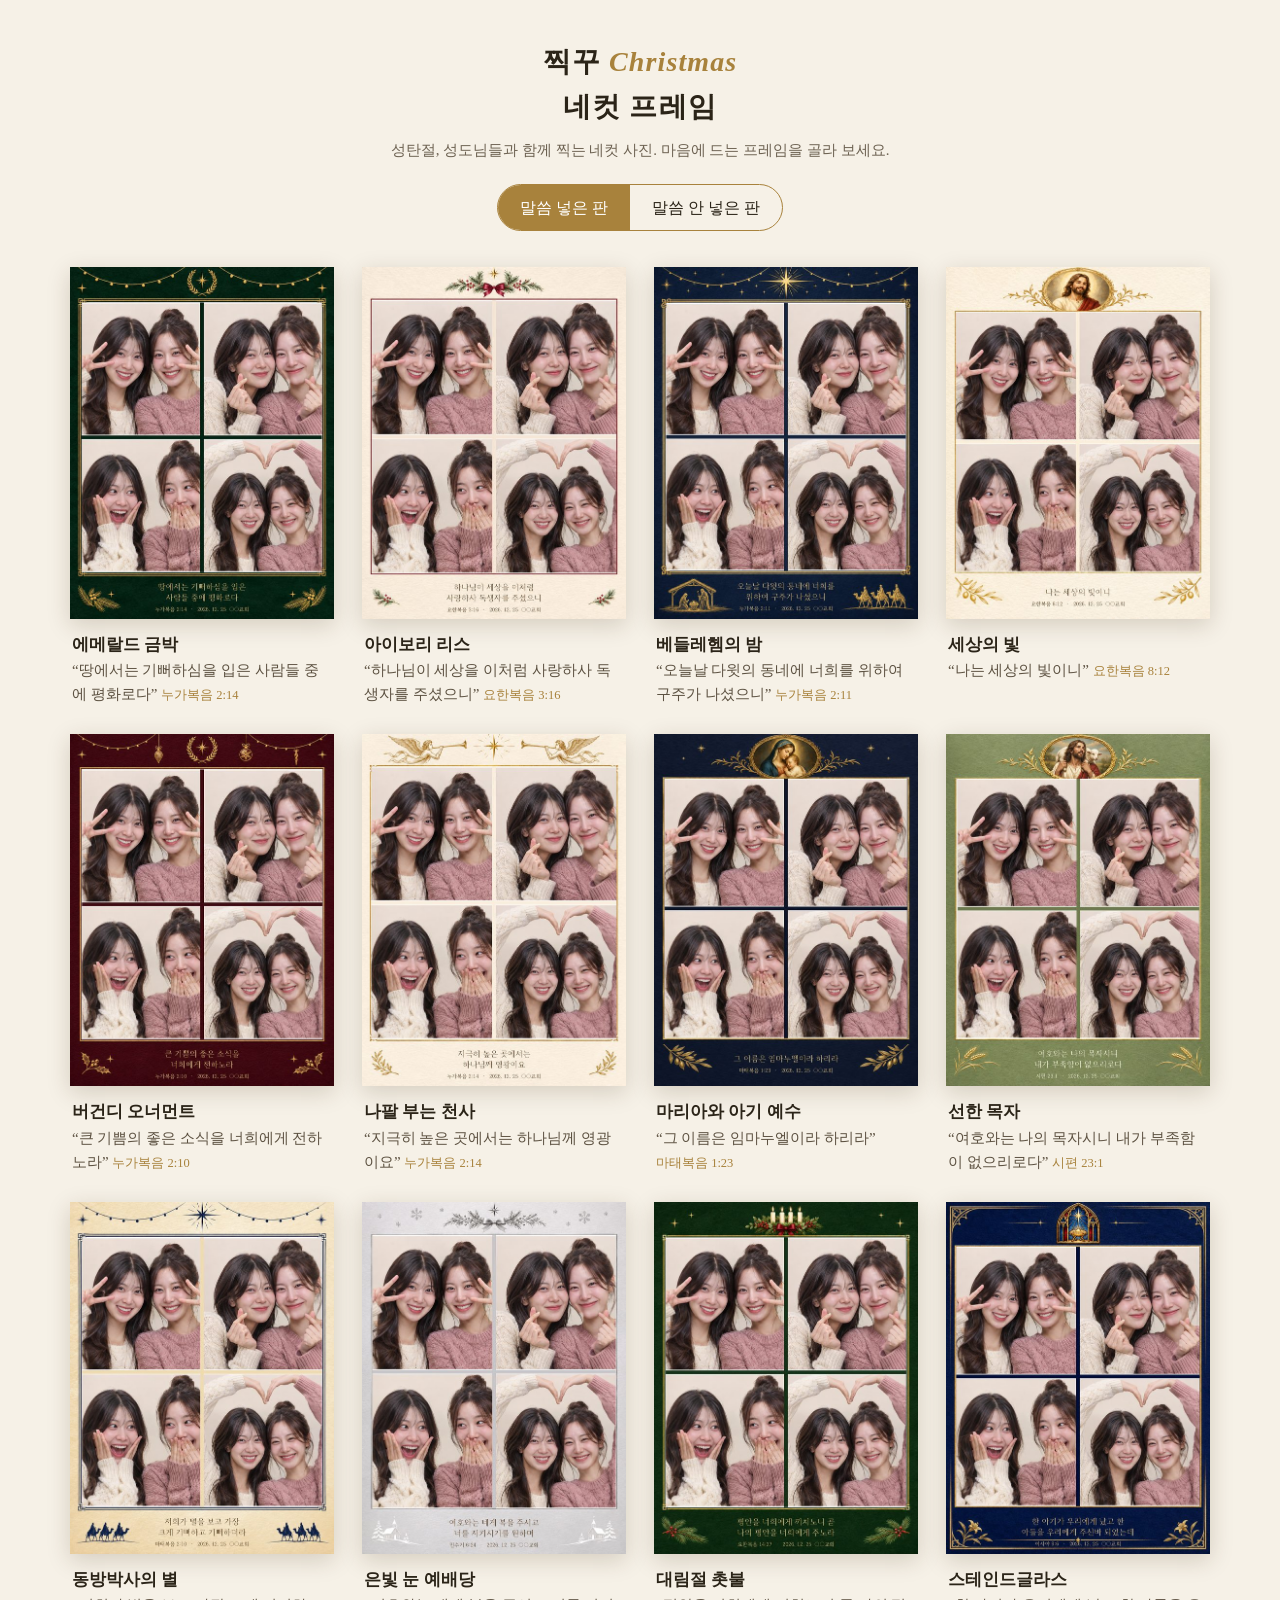
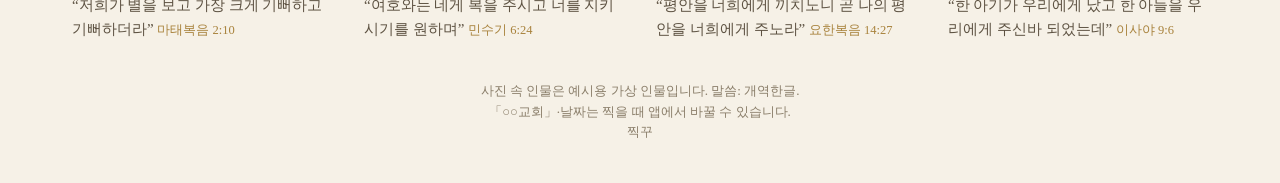
==== index.html @ 4a9cfb07 "찍꾸 성탄 네컷 프레임 12종 공유 페이지" ====
<!doctype html><html lang="ko"><head><meta charset="utf-8"><meta name="viewport" content="width=device-width,initial-scale=1">
<title>찍꾸 · 성탄 네컷 프레임 12종</title>
<meta name="description" content="교회 성탄절에 함께 찍는 네컷 사진 프레임 12종. 말씀을 넣은 판과 넣지 않은 판.">
<meta property="og:title" content="찍꾸 · 성탄 네컷 프레임 12종"><meta property="og:description" content="말씀 넣은 판 / 안 넣은 판, 눌러서 크게 보고 저장하세요.">
<meta property="og:image" content="https://yoonho0809.github.io/jjikku-christmas/img/p-nativity-verse-s.jpg"><meta property="og:url" content="https://yoonho0809.github.io/jjikku-christmas/">
<style>
:root{--bg:#f6f1e7;--ink:#2b2418;--gold:#a8823c;--line:#e2d6bf}
*{box-sizing:border-box}body{margin:0;background:var(--bg);color:var(--ink);font-family:"Noto Serif KR","Nanum Myeongjo","Batang",serif;line-height:1.6}
header{text-align:center;padding:40px 20px 8px}h1{font-size:clamp(20px,6vw,28px);word-break:keep-all;margin:0;letter-spacing:.04em}h1 em{color:var(--gold);font-style:italic}
header p{margin:8px 0 0;color:#6d6252;font-size:15px}
.sw{display:flex;justify-content:center;gap:0;margin:22px auto 6px;border:1px solid var(--gold);border-radius:999px;width:max-content;overflow:hidden}
.sw button{font:inherit;font-size:16px;padding:10px 22px;border:0;background:transparent;color:var(--ink);cursor:pointer}
.sw button[aria-pressed=true]{background:var(--gold);color:#fff}
main{display:grid;grid-template-columns:repeat(auto-fill,minmax(250px,1fr));gap:28px;max-width:1180px;margin:0 auto;padding:22px 20px 40px}
figure{margin:0}.pic{display:block;width:100%;padding:0;border:0;background:none;cursor:zoom-in}
.pic img{width:100%;aspect-ratio:3/4;display:block;background:#e9dfcc;box-shadow:0 6px 22px rgba(60,40,10,.18)}
figcaption{padding:12px 2px 0;font-size:15px}figcaption b{display:block;font-size:17px}
.v{color:#5d5242}.v small{color:var(--gold);white-space:nowrap}body.plain .v{display:none}
dialog{border:0;padding:0;background:transparent;max-width:96vw}dialog::backdrop{background:rgba(20,15,8,.82)}
dialog img{max-height:84vh;max-width:94vw;display:block;margin:auto}
.bar{display:flex;gap:10px;justify-content:center;margin-top:12px}.bar a,.bar button{font:inherit;font-size:16px;padding:10px 20px;border-radius:999px;border:1px solid #e9dcc0;background:#fff;color:var(--ink);text-decoration:none;cursor:pointer}
footer{text-align:center;color:#8a7e6a;font-size:13px;padding:0 20px 40px}
</style></head><body>
<header><h1>찍꾸 <em>Christmas</em><br>네컷 프레임</h1><p>성탄절, 성도님들과 함께 찍는 네컷 사진. 마음에 드는 프레임을 골라 보세요.</p>
<div class="sw" role="group" aria-label="말씀 넣기"><button id="bV" aria-pressed="true">말씀 넣은 판</button><button id="bP" aria-pressed="false">말씀 안 넣은 판</button></div></header>
<main><figure data-id="p-velvet"><button class="pic" aria-label="에메랄드 금박 크게 보기"><img loading="lazy" src="img/p-velvet-verse-s.jpg" alt="에메랄드 금박 프레임"></button>
<figcaption><b>에메랄드 금박</b><span class="v">“땅에서는 기뻐하심을 입은 사람들 중에 평화로다” <small>누가복음 2:14</small></span></figcaption></figure><figure data-id="p-ivory"><button class="pic" aria-label="아이보리 리스 크게 보기"><img loading="lazy" src="img/p-ivory-verse-s.jpg" alt="아이보리 리스 프레임"></button>
<figcaption><b>아이보리 리스</b><span class="v">“하나님이 세상을 이처럼 사랑하사 독생자를 주셨으니” <small>요한복음 3:16</small></span></figcaption></figure><figure data-id="p-nativity"><button class="pic" aria-label="베들레헴의 밤 크게 보기"><img loading="lazy" src="img/p-nativity-verse-s.jpg" alt="베들레헴의 밤 프레임"></button>
<figcaption><b>베들레헴의 밤</b><span class="v">“오늘날 다윗의 동네에 너희를 위하여 구주가 나셨으니” <small>누가복음 2:11</small></span></figcaption></figure><figure data-id="p-jesus"><button class="pic" aria-label="세상의 빛 크게 보기"><img loading="lazy" src="img/p-jesus-verse-s.jpg" alt="세상의 빛 프레임"></button>
<figcaption><b>세상의 빛</b><span class="v">“나는 세상의 빛이니” <small>요한복음 8:12</small></span></figcaption></figure><figure data-id="q-burgundy"><button class="pic" aria-label="버건디 오너먼트 크게 보기"><img loading="lazy" src="img/q-burgundy-verse-s.jpg" alt="버건디 오너먼트 프레임"></button>
<figcaption><b>버건디 오너먼트</b><span class="v">“큰 기쁨의 좋은 소식을 너희에게 전하노라” <small>누가복음 2:10</small></span></figcaption></figure><figure data-id="q-angels"><button class="pic" aria-label="나팔 부는 천사 크게 보기"><img loading="lazy" src="img/q-angels-verse-s.jpg" alt="나팔 부는 천사 프레임"></button>
<figcaption><b>나팔 부는 천사</b><span class="v">“지극히 높은 곳에서는 하나님께 영광이요” <small>누가복음 2:14</small></span></figcaption></figure><figure data-id="q-madonna"><button class="pic" aria-label="마리아와 아기 예수 크게 보기"><img loading="lazy" src="img/q-madonna-verse-s.jpg" alt="마리아와 아기 예수 프레임"></button>
<figcaption><b>마리아와 아기 예수</b><span class="v">“그 이름은 임마누엘이라 하리라” <small>마태복음 1:23</small></span></figcaption></figure><figure data-id="q-shepherd"><button class="pic" aria-label="선한 목자 크게 보기"><img loading="lazy" src="img/q-shepherd-verse-s.jpg" alt="선한 목자 프레임"></button>
<figcaption><b>선한 목자</b><span class="v">“여호와는 나의 목자시니 내가 부족함이 없으리로다” <small>시편 23:1</small></span></figcaption></figure><figure data-id="q-wisemen"><button class="pic" aria-label="동방박사의 별 크게 보기"><img loading="lazy" src="img/q-wisemen-verse-s.jpg" alt="동방박사의 별 프레임"></button>
<figcaption><b>동방박사의 별</b><span class="v">“저희가 별을 보고 가장 크게 기뻐하고 기뻐하더라” <small>마태복음 2:10</small></span></figcaption></figure><figure data-id="q-silver"><button class="pic" aria-label="은빛 눈 예배당 크게 보기"><img loading="lazy" src="img/q-silver-verse-s.jpg" alt="은빛 눈 예배당 프레임"></button>
<figcaption><b>은빛 눈 예배당</b><span class="v">“여호와는 네게 복을 주시고 너를 지키시기를 원하며” <small>민수기 6:24</small></span></figcaption></figure><figure data-id="q-candle"><button class="pic" aria-label="대림절 촛불 크게 보기"><img loading="lazy" src="img/q-candle-verse-s.jpg" alt="대림절 촛불 프레임"></button>
<figcaption><b>대림절 촛불</b><span class="v">“평안을 너희에게 끼치노니 곧 나의 평안을 너희에게 주노라” <small>요한복음 14:27</small></span></figcaption></figure><figure data-id="q-stained"><button class="pic" aria-label="스테인드글라스 크게 보기"><img loading="lazy" src="img/q-stained-verse-s.jpg" alt="스테인드글라스 프레임"></button>
<figcaption><b>스테인드글라스</b><span class="v">“한 아기가 우리에게 났고 한 아들을 우리에게 주신바 되었는데” <small>이사야 9:6</small></span></figcaption></figure></main>
<dialog id="dl"><img id="big" alt=""><div class="bar"><a id="dn" download>이미지 저장</a><button id="cl">닫기</button></div></dialog>
<footer>사진 속 인물은 예시용 가상 인물입니다. 말씀: 개역한글.<br>「○○교회」·날짜는 찍을 때 앱에서 바꿀 수 있습니다.<br>찍꾸</footer>
<script>
let k='verse';const $=s=>document.querySelector(s);
function set(v){k=v;document.body.classList.toggle('plain',v==='plain');$('#bV').setAttribute('aria-pressed',v==='verse');$('#bP').setAttribute('aria-pressed',v==='plain');
document.querySelectorAll('figure').forEach(f=>f.querySelector('img').src='img/'+f.dataset.id+'-'+v+'-s.jpg')}
$('#bV').onclick=()=>set('verse');$('#bP').onclick=()=>set('plain');
document.querySelectorAll('.pic').forEach(b=>b.onclick=()=>{const id=b.parentElement.dataset.id,u='img/'+id+'-'+k+'.jpg';$('#big').src=u;$('#big').alt=b.querySelector('img').alt;$('#dn').href=u;$('#dn').download='jjikku-'+id+'-'+k+'.jpg';$('#dl').showModal()});
$('#cl').onclick=()=>$('#dl').close();$('#dl').onclick=e=>{if(e.target.id==='dl')$('#dl').close()};
</script></body></html>
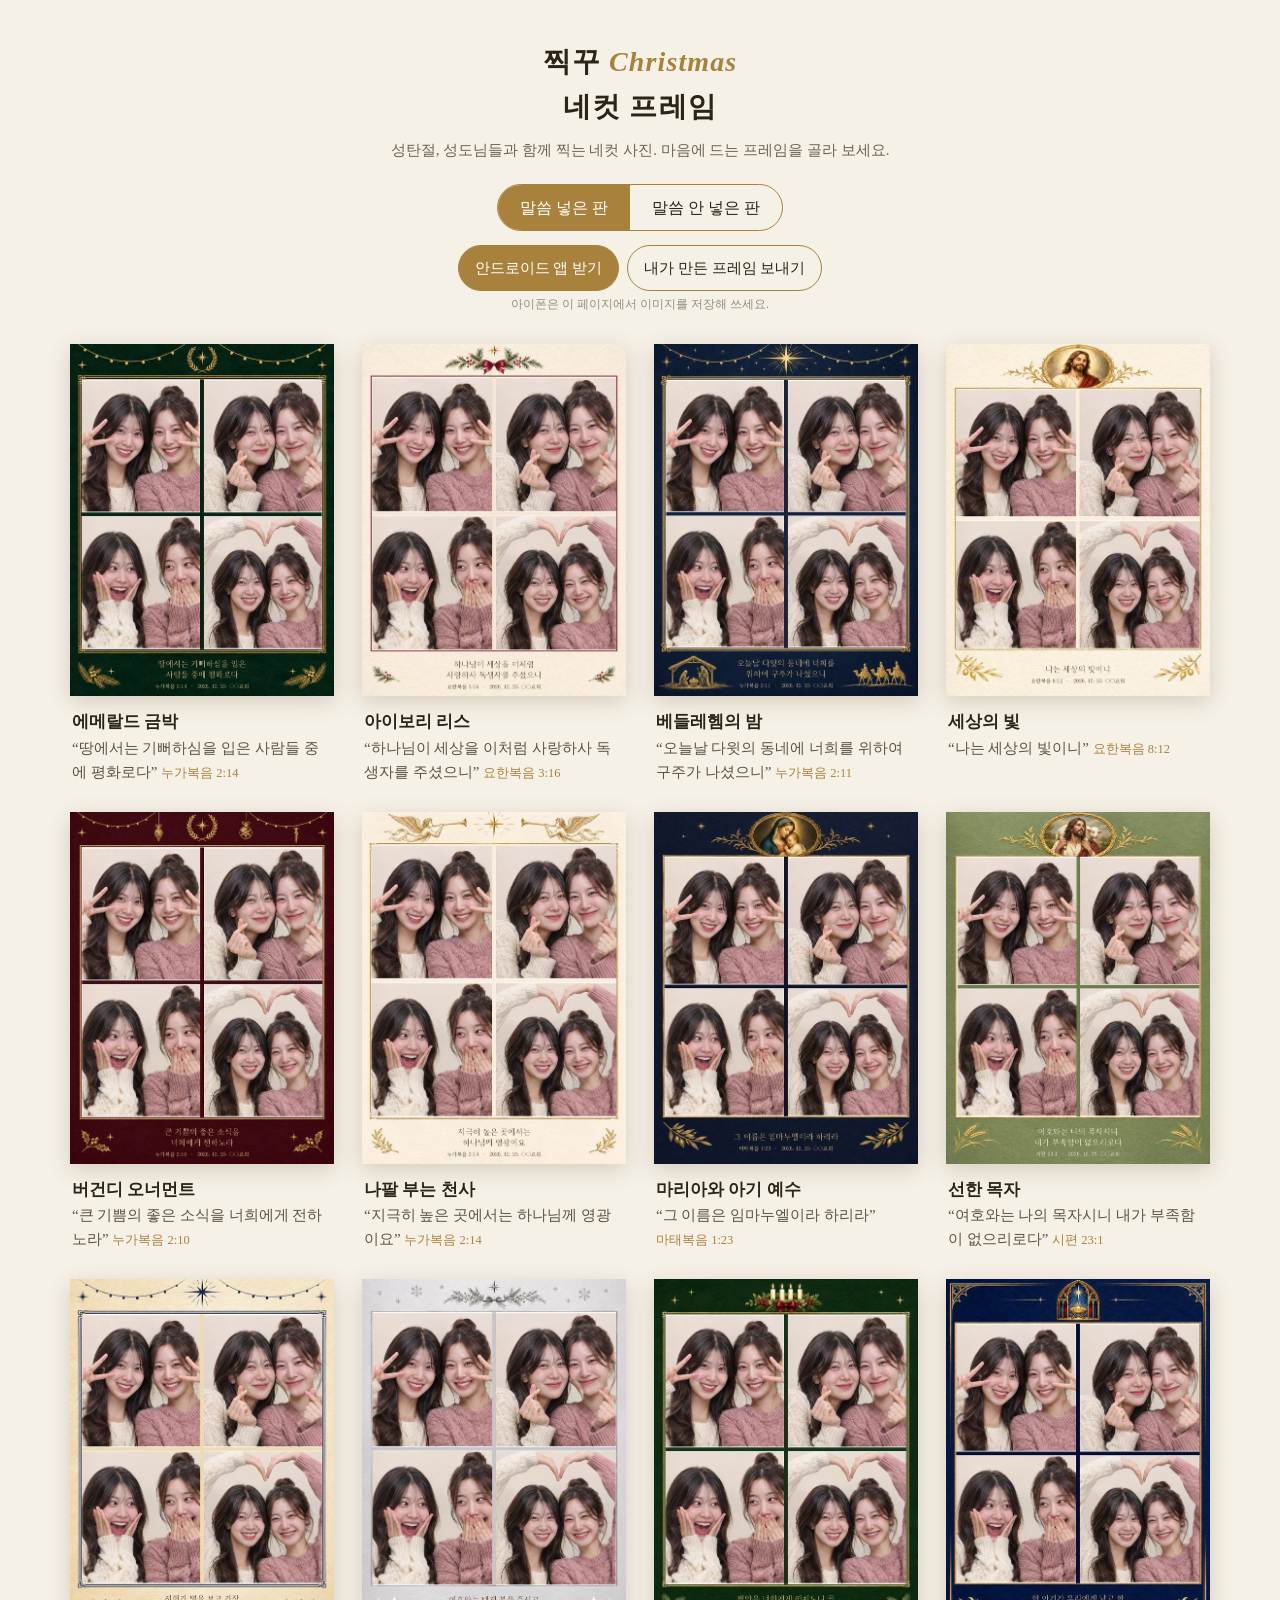
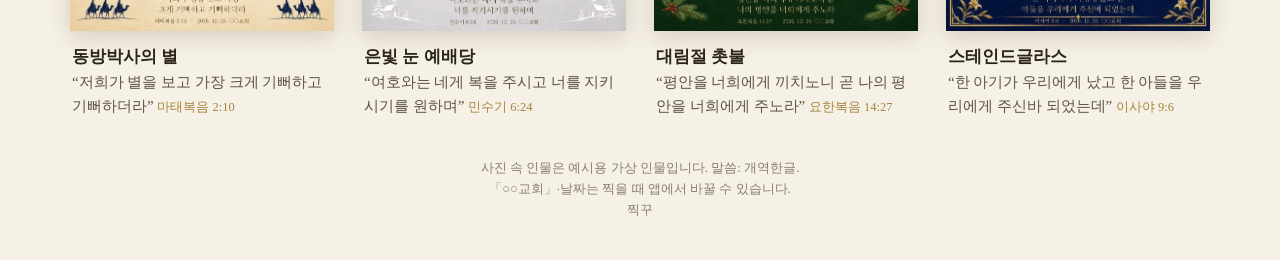
==== commit cf00c16d: "버튼: 안드로이드 앱 받기 / 프레임 보내기" ====
--- a/index.html
+++ b/index.html
@@ -20,9 +20,10 @@
 dialog img{max-height:84vh;max-width:94vw;display:block;margin:auto}
 .bar{display:flex;gap:10px;justify-content:center;margin-top:12px}.bar a,.bar button{font:inherit;font-size:16px;padding:10px 20px;border-radius:999px;border:1px solid #e9dcc0;background:#fff;color:var(--ink);text-decoration:none;cursor:pointer}
 footer{text-align:center;color:#8a7e6a;font-size:13px;padding:0 20px 40px}
+.cta{display:flex;gap:8px;justify-content:center;flex-wrap:wrap;margin:14px 0 4px}.cta a{padding:10px 16px;border:1px solid var(--gold);border-radius:999px;color:var(--ink);text-decoration:none;font-size:15px}.cta a:first-child{background:var(--gold);color:#fff}.ios{font-size:12px;opacity:.7;margin:4px 0 0}
 </style></head><body>
 <header><h1>찍꾸 <em>Christmas</em><br>네컷 프레임</h1><p>성탄절, 성도님들과 함께 찍는 네컷 사진. 마음에 드는 프레임을 골라 보세요.</p>
-<div class="sw" role="group" aria-label="말씀 넣기"><button id="bV" aria-pressed="true">말씀 넣은 판</button><button id="bP" aria-pressed="false">말씀 안 넣은 판</button></div></header>
+<div class="sw" role="group" aria-label="말씀 넣기"><button id="bV" aria-pressed="true">말씀 넣은 판</button><button id="bP" aria-pressed="false">말씀 안 넣은 판</button></div><nav class="cta"><a href="https://github.com/yoonho0809/jjikku-christmas/releases/latest/download/jjikku.apk">안드로이드 앱 받기</a><a href="https://docs.google.com/forms/d/e/1FAIpQLSdB8cFw7buY3eC79G4ni35BEqgTWQSOEkEsdNZS4Bn3iVYLwg/viewform" target="_blank" rel="noopener">내가 만든 프레임 보내기</a></nav><p class="ios">아이폰은 이 페이지에서 이미지를 저장해 쓰세요.</p></header>
 <main><figure data-id="p-velvet"><button class="pic" aria-label="에메랄드 금박 크게 보기"><img loading="lazy" src="img/p-velvet-verse-s.jpg" alt="에메랄드 금박 프레임"></button>
 <figcaption><b>에메랄드 금박</b><span class="v">“땅에서는 기뻐하심을 입은 사람들 중에 평화로다” <small>누가복음 2:14</small></span></figcaption></figure><figure data-id="p-ivory"><button class="pic" aria-label="아이보리 리스 크게 보기"><img loading="lazy" src="img/p-ivory-verse-s.jpg" alt="아이보리 리스 프레임"></button>
 <figcaption><b>아이보리 리스</b><span class="v">“하나님이 세상을 이처럼 사랑하사 독생자를 주셨으니” <small>요한복음 3:16</small></span></figcaption></figure><figure data-id="p-nativity"><button class="pic" aria-label="베들레헴의 밤 크게 보기"><img loading="lazy" src="img/p-nativity-verse-s.jpg" alt="베들레헴의 밤 프레임"></button>
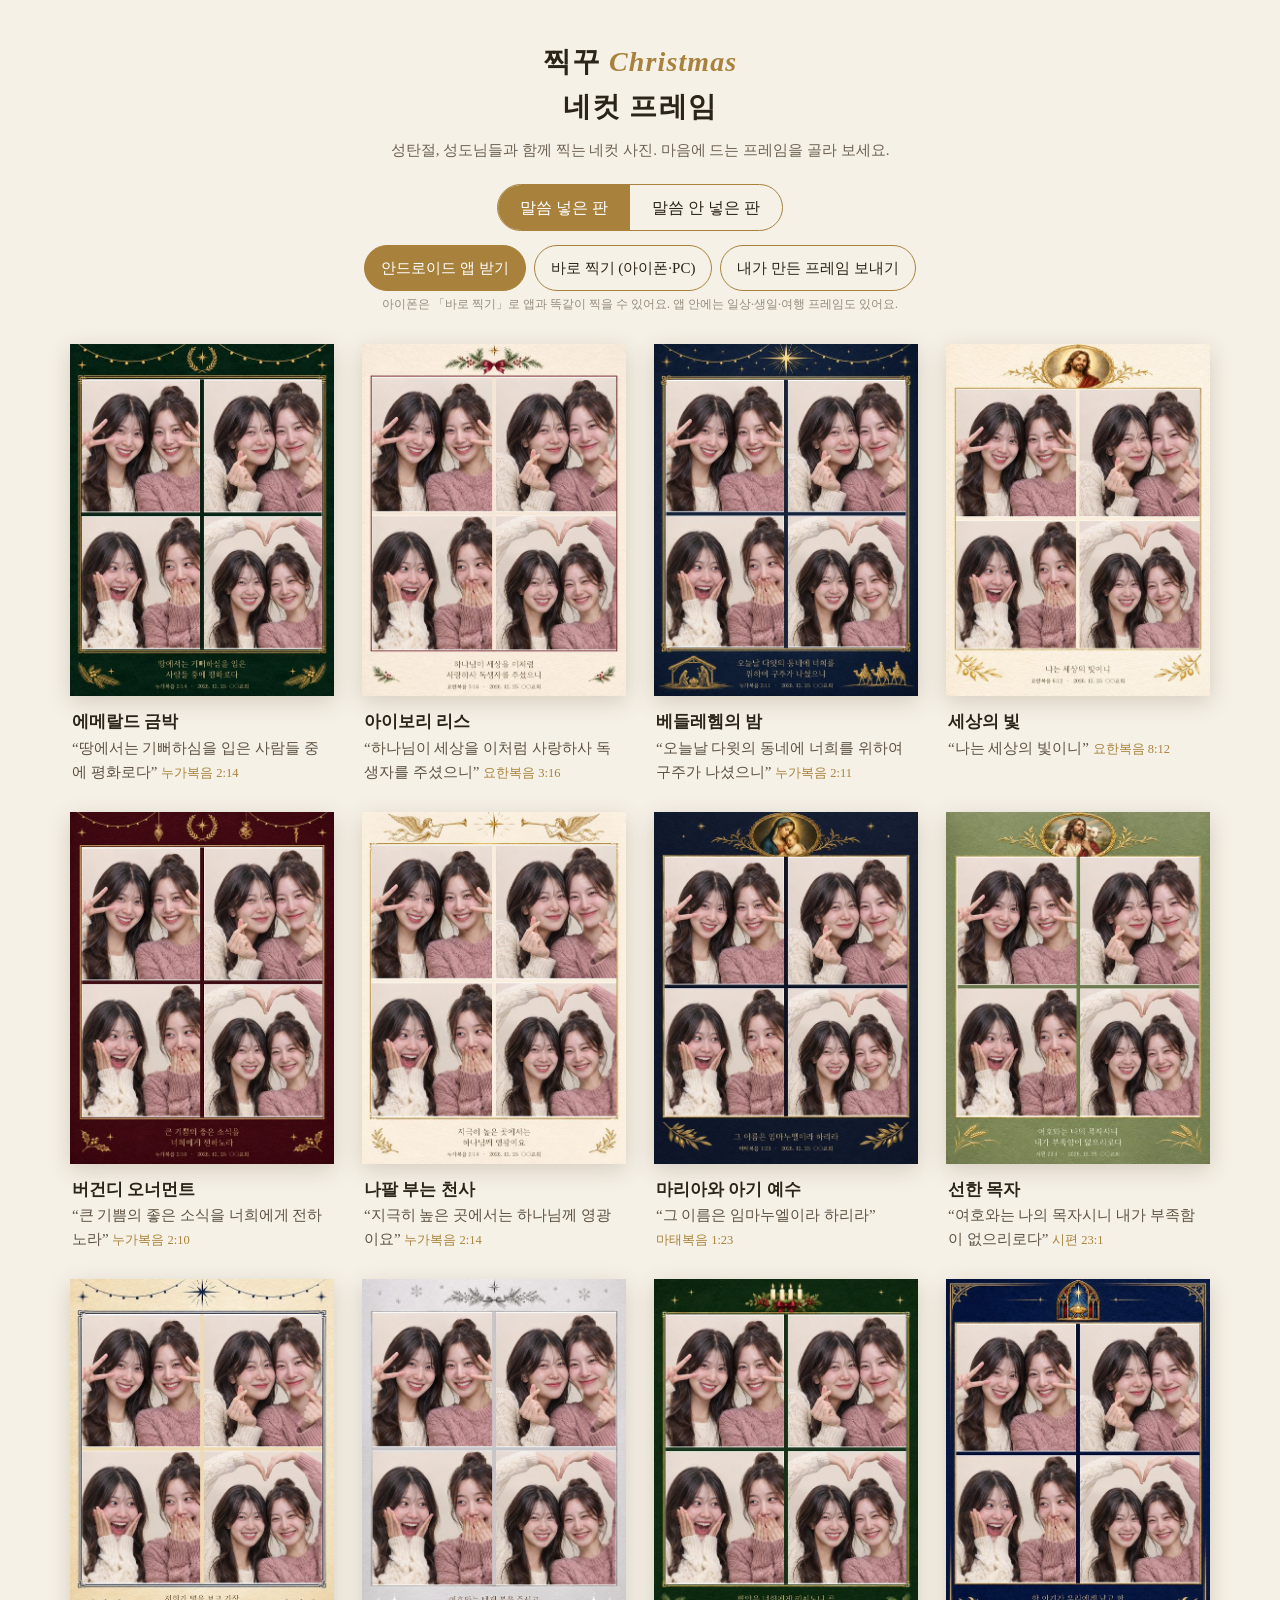
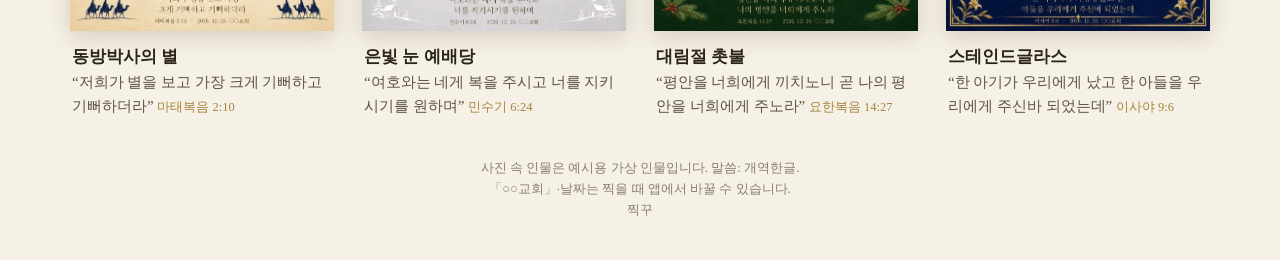
==== commit 5a805d45: "바로 찍기: 앱 웹판(/app/, v0.32.0) — 아이폰도 전 프레임·손 인식" ====
--- a/index.html
+++ b/index.html
@@ -23,7 +23,7 @@
 .cta{display:flex;gap:8px;justify-content:center;flex-wrap:wrap;margin:14px 0 4px}.cta a{padding:10px 16px;border:1px solid var(--gold);border-radius:999px;color:var(--ink);text-decoration:none;font-size:15px}.cta a:first-child{background:var(--gold);color:#fff}.ios{font-size:12px;opacity:.7;margin:4px 0 0}
 </style></head><body>
 <header><h1>찍꾸 <em>Christmas</em><br>네컷 프레임</h1><p>성탄절, 성도님들과 함께 찍는 네컷 사진. 마음에 드는 프레임을 골라 보세요.</p>
-<div class="sw" role="group" aria-label="말씀 넣기"><button id="bV" aria-pressed="true">말씀 넣은 판</button><button id="bP" aria-pressed="false">말씀 안 넣은 판</button></div><nav class="cta"><a href="https://github.com/yoonho0809/jjikku-christmas/releases/latest/download/jjikku.apk">안드로이드 앱 받기</a><a href="https://docs.google.com/forms/d/e/1FAIpQLSdB8cFw7buY3eC79G4ni35BEqgTWQSOEkEsdNZS4Bn3iVYLwg/viewform" target="_blank" rel="noopener">내가 만든 프레임 보내기</a></nav><p class="ios">아이폰은 이 페이지에서 이미지를 저장해 쓰세요.</p></header>
+<div class="sw" role="group" aria-label="말씀 넣기"><button id="bV" aria-pressed="true">말씀 넣은 판</button><button id="bP" aria-pressed="false">말씀 안 넣은 판</button></div><nav class="cta"><a href="https://github.com/yoonho0809/jjikku-christmas/releases/latest/download/jjikku.apk">안드로이드 앱 받기</a><a href="./app/">바로 찍기 (아이폰·PC)</a><a href="https://docs.google.com/forms/d/e/1FAIpQLSdB8cFw7buY3eC79G4ni35BEqgTWQSOEkEsdNZS4Bn3iVYLwg/viewform" target="_blank" rel="noopener">내가 만든 프레임 보내기</a></nav><p class="ios">아이폰은 「바로 찍기」로 앱과 똑같이 찍을 수 있어요. 앱 안에는 일상·생일·여행 프레임도 있어요.</p></header>
 <main><figure data-id="p-velvet"><button class="pic" aria-label="에메랄드 금박 크게 보기"><img loading="lazy" src="img/p-velvet-verse-s.jpg" alt="에메랄드 금박 프레임"></button>
 <figcaption><b>에메랄드 금박</b><span class="v">“땅에서는 기뻐하심을 입은 사람들 중에 평화로다” <small>누가복음 2:14</small></span></figcaption></figure><figure data-id="p-ivory"><button class="pic" aria-label="아이보리 리스 크게 보기"><img loading="lazy" src="img/p-ivory-verse-s.jpg" alt="아이보리 리스 프레임"></button>
 <figcaption><b>아이보리 리스</b><span class="v">“하나님이 세상을 이처럼 사랑하사 독생자를 주셨으니” <small>요한복음 3:16</small></span></figcaption></figure><figure data-id="p-nativity"><button class="pic" aria-label="베들레헴의 밤 크게 보기"><img loading="lazy" src="img/p-nativity-verse-s.jpg" alt="베들레헴의 밤 프레임"></button>
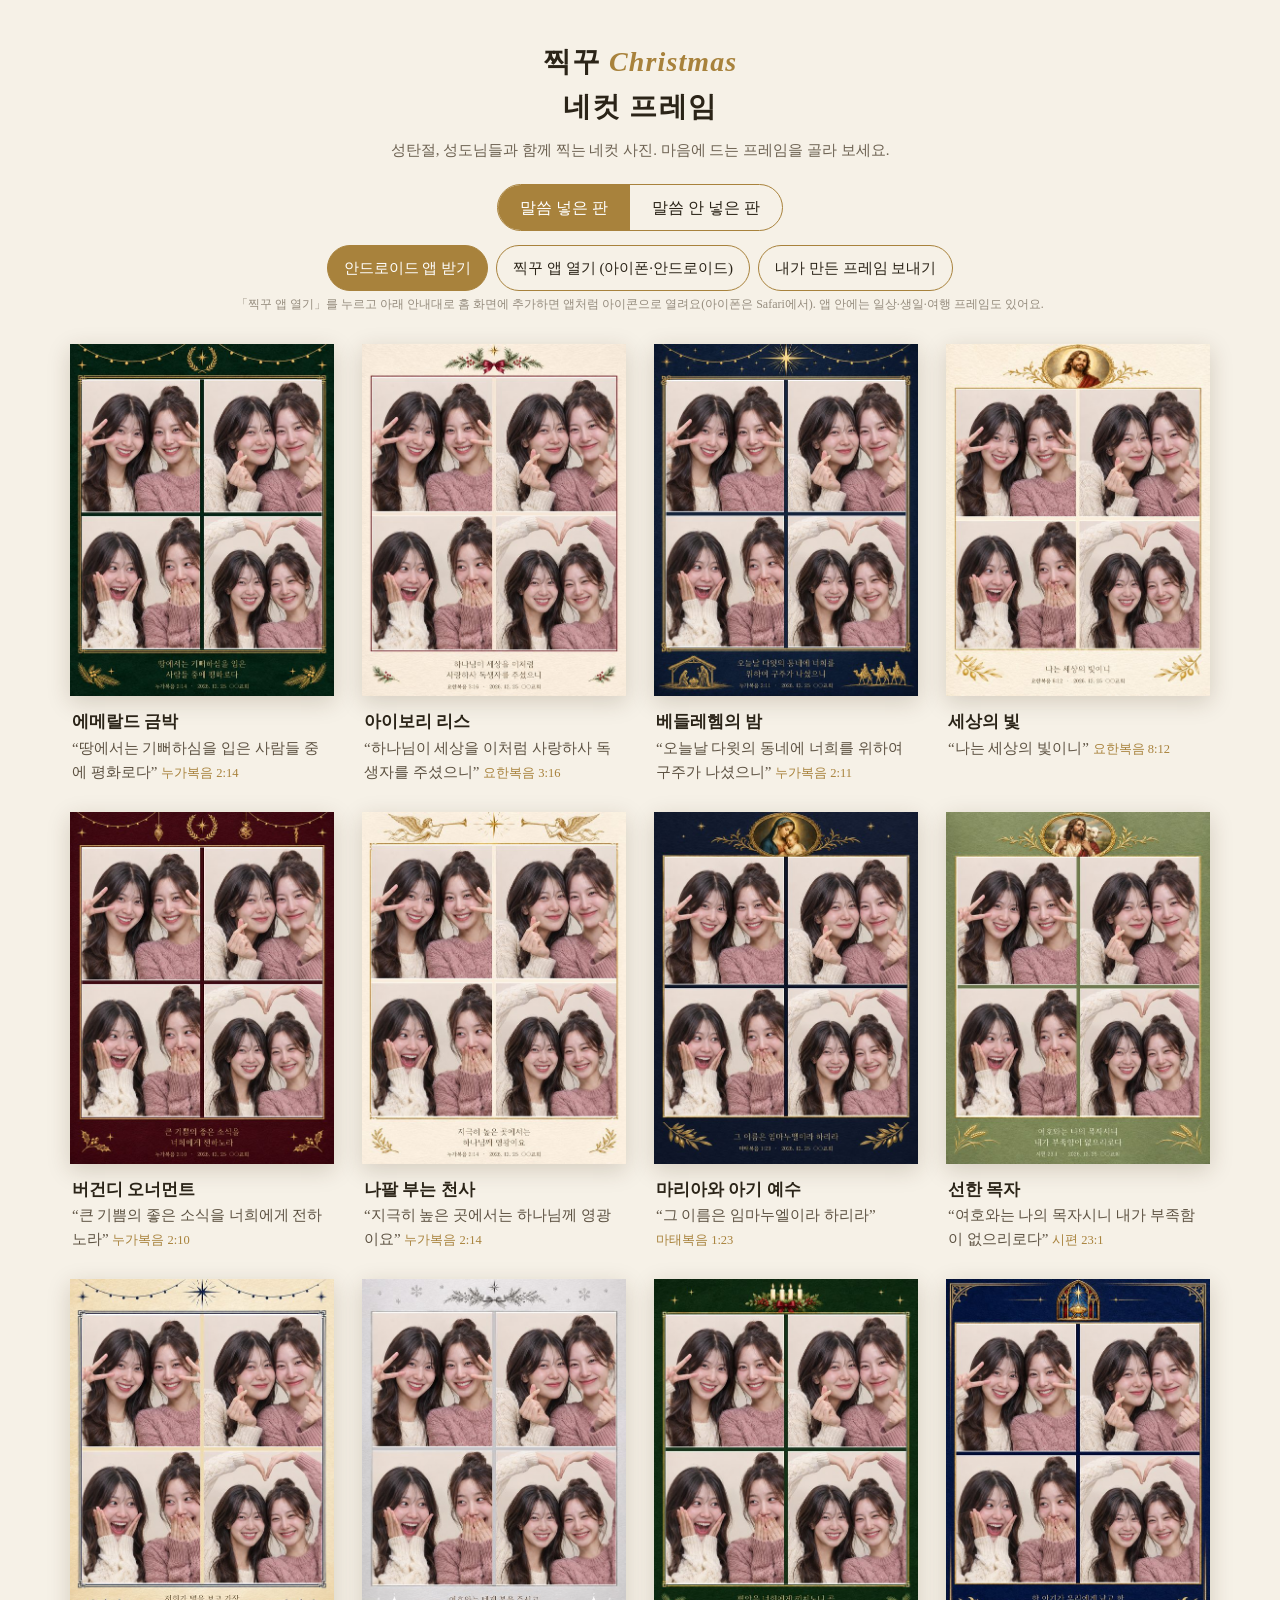
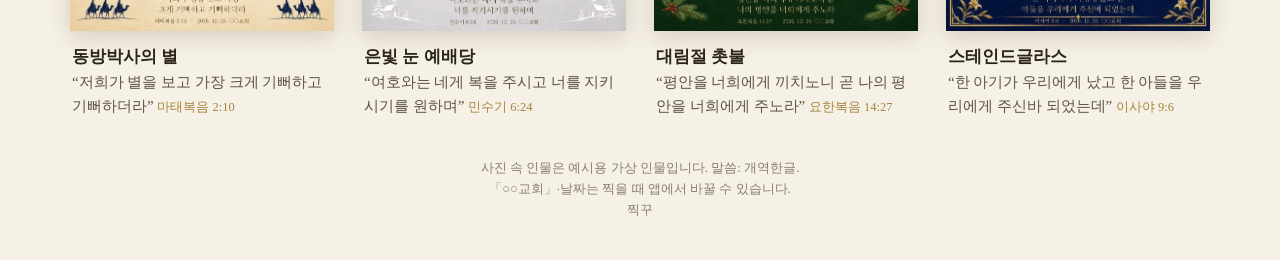
==== commit 74ef5876: "안내 페이지: 찍꾸 앱 열기 + 홈 화면 추가 안내" ====
--- a/index.html
+++ b/index.html
@@ -23,7 +23,7 @@
 .cta{display:flex;gap:8px;justify-content:center;flex-wrap:wrap;margin:14px 0 4px}.cta a{padding:10px 16px;border:1px solid var(--gold);border-radius:999px;color:var(--ink);text-decoration:none;font-size:15px}.cta a:first-child{background:var(--gold);color:#fff}.ios{font-size:12px;opacity:.7;margin:4px 0 0}
 </style></head><body>
 <header><h1>찍꾸 <em>Christmas</em><br>네컷 프레임</h1><p>성탄절, 성도님들과 함께 찍는 네컷 사진. 마음에 드는 프레임을 골라 보세요.</p>
-<div class="sw" role="group" aria-label="말씀 넣기"><button id="bV" aria-pressed="true">말씀 넣은 판</button><button id="bP" aria-pressed="false">말씀 안 넣은 판</button></div><nav class="cta"><a href="https://github.com/yoonho0809/jjikku-christmas/releases/latest/download/jjikku.apk">안드로이드 앱 받기</a><a href="./app/">바로 찍기 (아이폰·PC)</a><a href="https://docs.google.com/forms/d/e/1FAIpQLSdB8cFw7buY3eC79G4ni35BEqgTWQSOEkEsdNZS4Bn3iVYLwg/viewform" target="_blank" rel="noopener">내가 만든 프레임 보내기</a></nav><p class="ios">아이폰은 「바로 찍기」로 앱과 똑같이 찍을 수 있어요. 앱 안에는 일상·생일·여행 프레임도 있어요.</p></header>
+<div class="sw" role="group" aria-label="말씀 넣기"><button id="bV" aria-pressed="true">말씀 넣은 판</button><button id="bP" aria-pressed="false">말씀 안 넣은 판</button></div><nav class="cta"><a href="https://github.com/yoonho0809/jjikku-christmas/releases/latest/download/jjikku.apk">안드로이드 앱 받기</a><a href="./app/">찍꾸 앱 열기 (아이폰·안드로이드)</a><a href="https://docs.google.com/forms/d/e/1FAIpQLSdB8cFw7buY3eC79G4ni35BEqgTWQSOEkEsdNZS4Bn3iVYLwg/viewform" target="_blank" rel="noopener">내가 만든 프레임 보내기</a></nav><p class="ios">「찍꾸 앱 열기」를 누르고 아래 안내대로 홈 화면에 추가하면 앱처럼 아이콘으로 열려요(아이폰은 Safari에서). 앱 안에는 일상·생일·여행 프레임도 있어요.</p></header>
 <main><figure data-id="p-velvet"><button class="pic" aria-label="에메랄드 금박 크게 보기"><img loading="lazy" src="img/p-velvet-verse-s.jpg" alt="에메랄드 금박 프레임"></button>
 <figcaption><b>에메랄드 금박</b><span class="v">“땅에서는 기뻐하심을 입은 사람들 중에 평화로다” <small>누가복음 2:14</small></span></figcaption></figure><figure data-id="p-ivory"><button class="pic" aria-label="아이보리 리스 크게 보기"><img loading="lazy" src="img/p-ivory-verse-s.jpg" alt="아이보리 리스 프레임"></button>
 <figcaption><b>아이보리 리스</b><span class="v">“하나님이 세상을 이처럼 사랑하사 독생자를 주셨으니” <small>요한복음 3:16</small></span></figcaption></figure><figure data-id="p-nativity"><button class="pic" aria-label="베들레헴의 밤 크게 보기"><img loading="lazy" src="img/p-nativity-verse-s.jpg" alt="베들레헴의 밤 프레임"></button>
